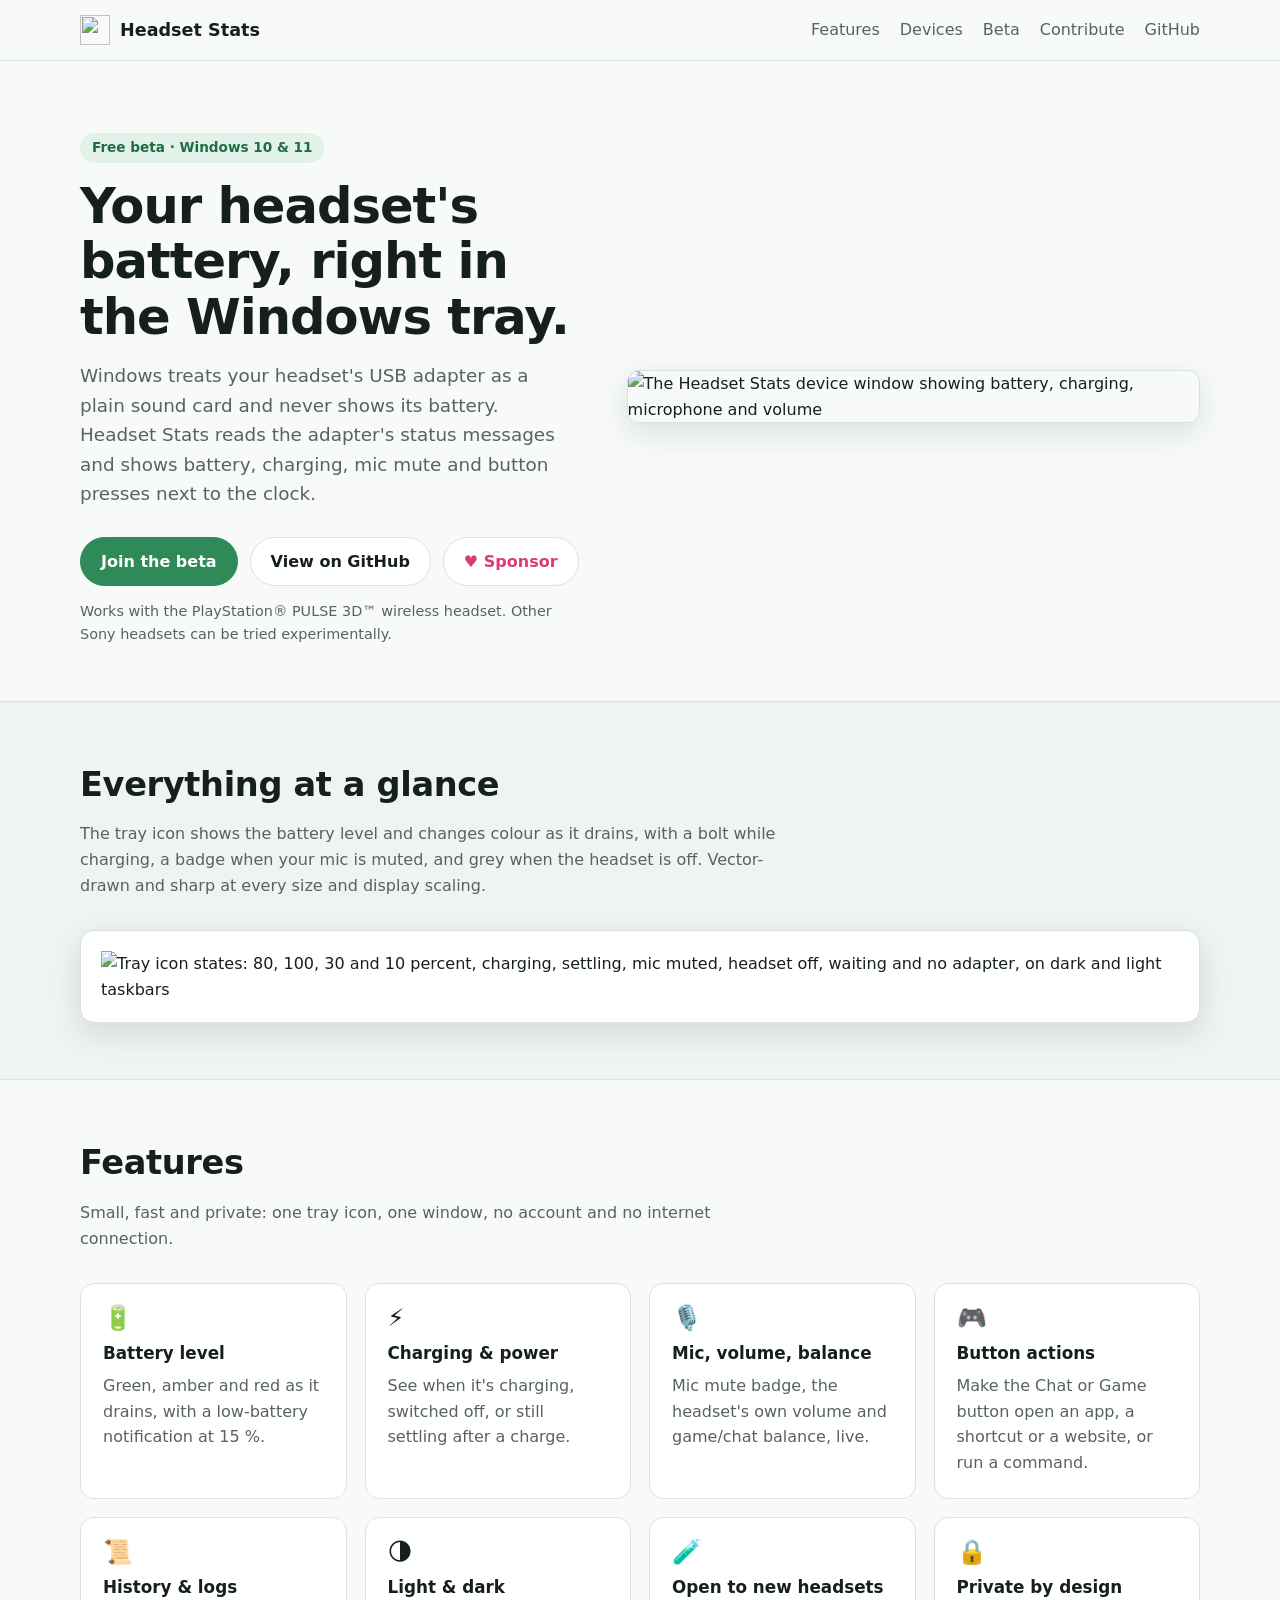
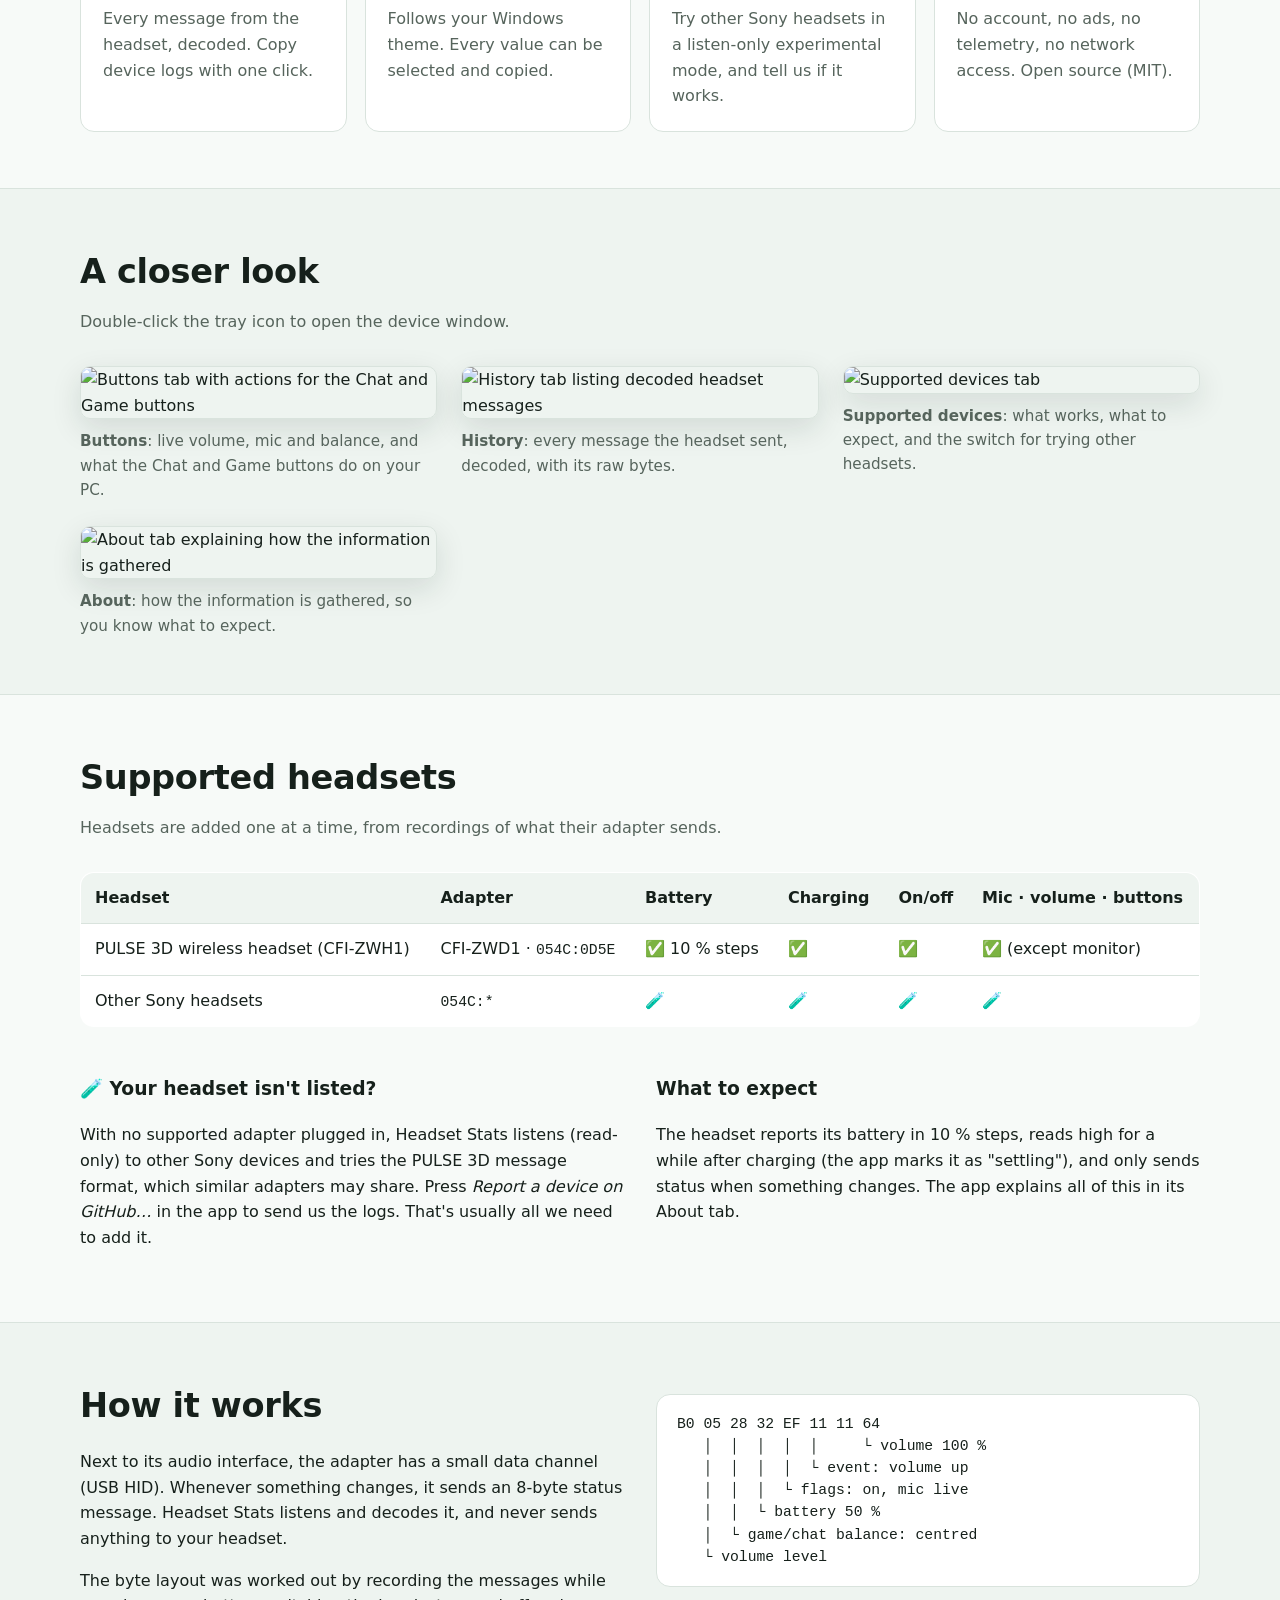
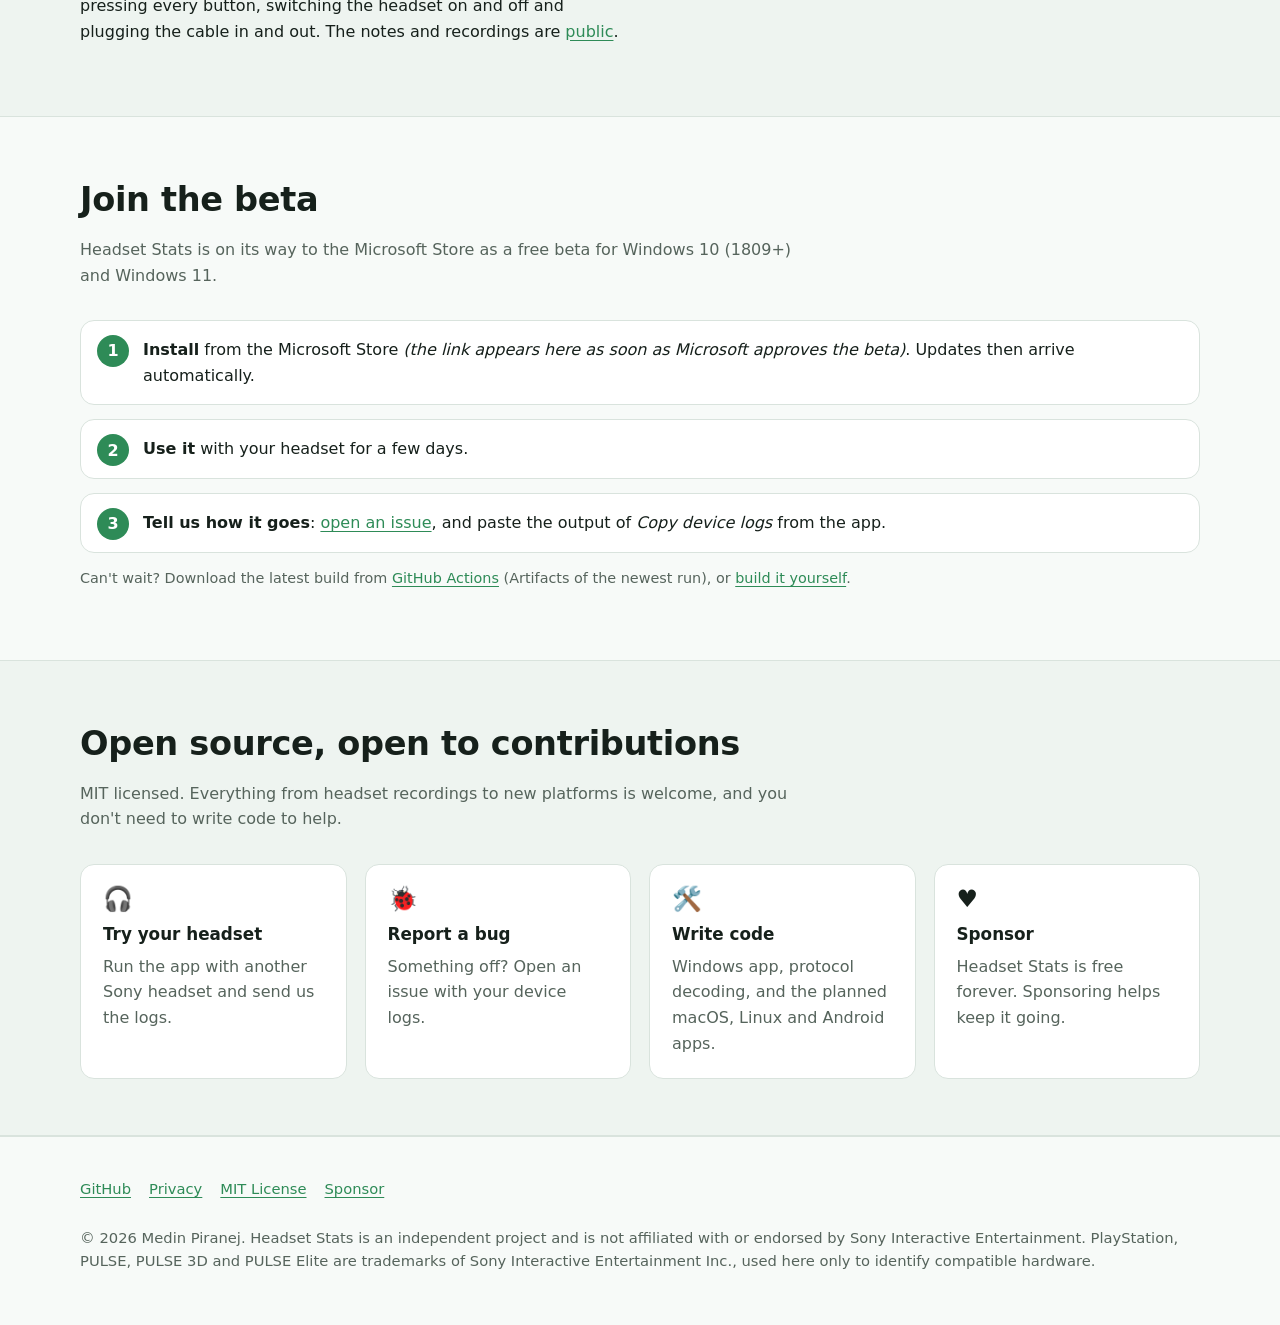
==== site/index.html @ 779b4d0f "Microsoft Store beta packaging, website, README refresh - MSIX: packaging/AppxManifest.xml (full tru" ====
<!doctype html>
<html lang="en">
<head>
  <meta charset="utf-8">
  <meta name="viewport" content="width=device-width, initial-scale=1">
  <title>Headset Stats: headset battery in your Windows tray</title>
  <meta name="description" content="Free, open-source Windows tray app that shows your wireless headset's battery, charging, mic mute and button status. Works with the PlayStation PULSE 3D wireless headset.">
  <meta property="og:title" content="Headset Stats">
  <meta property="og:description" content="Your wireless headset's battery, charging and mic status in the Windows system tray. Free and open source.">
  <meta property="og:image" content="img/store-device-dark.png">
  <link rel="icon" href="img/favicon.png">
  <link rel="stylesheet" href="style.css">
</head>
<body>
  <header class="site-header">
    <div class="wrap">
      <a class="brand" href="./"><img src="img/logo.png" alt="">Headset Stats</a>
      <nav class="nav">
        <a href="#features">Features</a>
        <a href="#devices">Devices</a>
        <a href="#beta">Beta</a>
        <a href="#contribute">Contribute</a>
        <a href="https://github.com/medinpiranej/headset-stats">GitHub</a>
      </nav>
    </div>
  </header>

  <main>
    <section class="hero">
      <div class="wrap">
        <div>
          <span class="badge">Free beta · Windows 10 &amp; 11</span>
          <h1>Your headset's battery, right in the Windows tray.</h1>
          <p class="lead">
            Windows treats your headset's USB adapter as a plain sound card and never shows its battery.
            Headset Stats reads the adapter's status messages and shows battery, charging, mic mute and
            button presses next to the clock.
          </p>
          <div class="buttons">
            <a class="btn primary" href="#beta">Join the beta</a>
            <a class="btn" href="https://github.com/medinpiranej/headset-stats">View on GitHub</a>
            <a class="btn sponsor" href="https://github.com/sponsors/medinpiranej">♥ Sponsor</a>
          </div>
          <p class="note">Works with the PlayStation® PULSE 3D™ wireless headset. Other Sony headsets can be tried experimentally.</p>
        </div>
        <picture>
          <source media="(prefers-color-scheme: dark)" srcset="img/window-device-dark.png">
          <img class="hero-shot" src="img/window-device-light.png" alt="The Headset Stats device window showing battery, charging, microphone and volume">
        </picture>
      </div>
    </section>

    <section class="alt" id="tray">
      <div class="wrap">
        <h2>Everything at a glance</h2>
        <p class="section-lead">
          The tray icon shows the battery level and changes colour as it drains, with a bolt while charging,
          a badge when your mic is muted, and grey when the headset is off. Vector-drawn and sharp at every
          size and display scaling.
        </p>
        <div class="tray"><img src="img/tray-icons.png" alt="Tray icon states: 80, 100, 30 and 10 percent, charging, settling, mic muted, headset off, waiting and no adapter, on dark and light taskbars"></div>
      </div>
    </section>

    <section id="features">
      <div class="wrap">
        <h2>Features</h2>
        <p class="section-lead">Small, fast and private: one tray icon, one window, no account and no internet connection.</p>
        <div class="grid">
          <div class="card"><div class="icon">🔋</div><h3>Battery level</h3><p>Green, amber and red as it drains, with a low-battery notification at 15 %.</p></div>
          <div class="card"><div class="icon">⚡</div><h3>Charging &amp; power</h3><p>See when it's charging, switched off, or still settling after a charge.</p></div>
          <div class="card"><div class="icon">🎙️</div><h3>Mic, volume, balance</h3><p>Mic mute badge, the headset's own volume and game/chat balance, live.</p></div>
          <div class="card"><div class="icon">🎮</div><h3>Button actions</h3><p>Make the Chat or Game button open an app, a shortcut or a website, or run a command.</p></div>
          <div class="card"><div class="icon">📜</div><h3>History &amp; logs</h3><p>Every message from the headset, decoded. Copy device logs with one click.</p></div>
          <div class="card"><div class="icon">🌗</div><h3>Light &amp; dark</h3><p>Follows your Windows theme. Every value can be selected and copied.</p></div>
          <div class="card"><div class="icon">🧪</div><h3>Open to new headsets</h3><p>Try other Sony headsets in a listen-only experimental mode, and tell us if it works.</p></div>
          <div class="card"><div class="icon">🔒</div><h3>Private by design</h3><p>No account, no ads, no telemetry, no network access. Open source (MIT).</p></div>
        </div>
      </div>
    </section>

    <section class="alt" id="screenshots">
      <div class="wrap">
        <h2>A closer look</h2>
        <p class="section-lead">Double-click the tray icon to open the device window.</p>
        <div class="gallery">
          <figure>
            <picture>
              <source media="(prefers-color-scheme: dark)" srcset="img/window-buttons-dark.png">
              <img src="img/window-buttons-light.png" alt="Buttons tab with actions for the Chat and Game buttons" loading="lazy">
            </picture>
            <figcaption><strong>Buttons</strong>: live volume, mic and balance, and what the Chat and Game buttons do on your PC.</figcaption>
          </figure>
          <figure>
            <picture>
              <source media="(prefers-color-scheme: dark)" srcset="img/window-history-dark.png">
              <img src="img/window-history-light.png" alt="History tab listing decoded headset messages" loading="lazy">
            </picture>
            <figcaption><strong>History</strong>: every message the headset sent, decoded, with its raw bytes.</figcaption>
          </figure>
          <figure>
            <picture>
              <source media="(prefers-color-scheme: dark)" srcset="img/window-supporteddevices-dark.png">
              <img src="img/window-supporteddevices-light.png" alt="Supported devices tab" loading="lazy">
            </picture>
            <figcaption><strong>Supported devices</strong>: what works, what to expect, and the switch for trying other headsets.</figcaption>
          </figure>
          <figure>
            <picture>
              <source media="(prefers-color-scheme: dark)" srcset="img/window-about-dark.png">
              <img src="img/window-about-light.png" alt="About tab explaining how the information is gathered" loading="lazy">
            </picture>
            <figcaption><strong>About</strong>: how the information is gathered, so you know what to expect.</figcaption>
          </figure>
        </div>
      </div>
    </section>

    <section id="devices">
      <div class="wrap">
        <h2>Supported headsets</h2>
        <p class="section-lead">Headsets are added one at a time, from recordings of what their adapter sends.</p>
        <div class="table-scroll">
          <table>
            <thead><tr><th>Headset</th><th>Adapter</th><th>Battery</th><th>Charging</th><th>On/off</th><th>Mic · volume · buttons</th></tr></thead>
            <tbody>
              <tr><td>PULSE 3D wireless headset (CFI-ZWH1)</td><td>CFI-ZWD1 · <code>054C:0D5E</code></td><td>✅ 10 % steps</td><td>✅</td><td>✅</td><td>✅ (except monitor)</td></tr>
              <tr><td>Other Sony headsets</td><td><code>054C:*</code></td><td>🧪</td><td>🧪</td><td>🧪</td><td>🧪</td></tr>
            </tbody>
          </table>
        </div>
        <div class="two-col" style="margin-top:28px">
          <div>
            <h3>🧪 Your headset isn't listed?</h3>
            <p>With no supported adapter plugged in, Headset Stats listens (read-only) to other Sony devices and tries the
            PULSE 3D message format, which similar adapters may share. Press <em>Report a device on GitHub…</em> in the app
            to send us the logs. That's usually all we need to add it.</p>
          </div>
          <div>
            <h3>What to expect</h3>
            <p>The headset reports its battery in 10 % steps, reads high for a while after charging (the app marks it as
            "settling"), and only sends status when something changes. The app explains all of this in its About tab.</p>
          </div>
        </div>
      </div>
    </section>

    <section class="alt" id="how">
      <div class="wrap two-col">
        <div>
          <h2>How it works</h2>
          <p>Next to its audio interface, the adapter has a small data channel (USB HID). Whenever something changes, it
          sends an 8-byte status message. Headset Stats listens and decodes it, and never sends anything to your headset.</p>
          <p>The byte layout was worked out by recording the messages while pressing every button, switching the headset
          on and off and plugging the cable in and out. The notes and recordings are
          <a href="https://github.com/medinpiranej/headset-stats/blob/main/docs/PROTOCOL.md">public</a>.</p>
        </div>
<pre>B0 05 28 32 EF 11 11 64
   │  │  │  │  │     └ volume 100 %
   │  │  │  │  └ event: volume up
   │  │  │  └ flags: on, mic live
   │  │  └ battery 50 %
   │  └ game/chat balance: centred
   └ volume level</pre>
      </div>
    </section>

    <section id="beta">
      <div class="wrap">
        <h2>Join the beta</h2>
        <p class="section-lead">Headset Stats is on its way to the Microsoft Store as a free beta for Windows 10 (1809+) and Windows 11.</p>
        <ol class="steps">
          <li><strong>Install</strong> from the Microsoft Store <em>(the link appears here as soon as Microsoft approves the beta)</em>. Updates then arrive automatically.</li>
          <li><strong>Use it</strong> with your headset for a few days.</li>
          <li><strong>Tell us how it goes</strong>: <a href="https://github.com/medinpiranej/headset-stats/issues/new/choose">open an issue</a>, and paste the output of <em>Copy device logs</em> from the app.</li>
        </ol>
        <p class="note">Can't wait? Download the latest build from
          <a href="https://github.com/medinpiranej/headset-stats/actions">GitHub Actions</a> (Artifacts of the newest run),
          or <a href="https://github.com/medinpiranej/headset-stats/blob/main/windows/README.md#build-locally">build it yourself</a>.</p>
      </div>
    </section>

    <section class="alt" id="contribute">
      <div class="wrap">
        <h2>Open source, open to contributions</h2>
        <p class="section-lead">MIT licensed. Everything from headset recordings to new platforms is welcome, and you don't need to write code to help.</p>
        <div class="grid">
          <a class="card" style="text-decoration:none;color:inherit" href="https://github.com/medinpiranej/headset-stats/blob/main/CONTRIBUTING.md#try-the-app-with-your-headset-no-coding-needed">
            <div class="icon">🎧</div><h3>Try your headset</h3><p>Run the app with another Sony headset and send us the logs.</p></a>
          <a class="card" style="text-decoration:none;color:inherit" href="https://github.com/medinpiranej/headset-stats/issues/new/choose">
            <div class="icon">🐞</div><h3>Report a bug</h3><p>Something off? Open an issue with your device logs.</p></a>
          <a class="card" style="text-decoration:none;color:inherit" href="https://github.com/medinpiranej/headset-stats/blob/main/CONTRIBUTING.md">
            <div class="icon">🛠️</div><h3>Write code</h3><p>Windows app, protocol decoding, and the planned macOS, Linux and Android apps.</p></a>
          <a class="card" style="text-decoration:none;color:inherit" href="https://github.com/sponsors/medinpiranej">
            <div class="icon">♥</div><h3>Sponsor</h3><p>Headset Stats is free forever. Sponsoring helps keep it going.</p></a>
        </div>
      </div>
    </section>
  </main>

  <footer class="site-footer">
    <div class="wrap">
      <nav>
        <a href="https://github.com/medinpiranej/headset-stats">GitHub</a>
        <a href="privacy.html">Privacy</a>
        <a href="https://github.com/medinpiranej/headset-stats/blob/main/LICENSE">MIT License</a>
        <a href="https://github.com/sponsors/medinpiranej">Sponsor</a>
      </nav>
      <p>© 2026 Medin Piranej. Headset Stats is an independent project and is not affiliated with or endorsed by Sony
      Interactive Entertainment. PlayStation, PULSE, PULSE 3D and PULSE Elite are trademarks of Sony Interactive
      Entertainment Inc., used here only to identify compatible hardware.</p>
    </div>
  </footer>
</body>
</html>
---- site/style.css ----
/* Headset Stats website. Light and dark follow the visitor's system setting. */
:root {
  --bg: #f7faf8;
  --surface: #ffffff;
  --surface-2: #eef4f0;
  --text: #16201b;
  --muted: #56645c;
  --border: #d9e3dd;
  --accent: #2e8b57;
  --accent-strong: #1f6e43;
  --accent-soft: #e2f2e8;
  --amber: #c78a00;
  --red: #d32f2f;
  --shadow: 0 10px 30px rgba(20, 40, 30, 0.12);
  --radius: 14px;
  color-scheme: light;
}

@media (prefers-color-scheme: dark) {
  :root {
    --bg: #0f1412;
    --surface: #161d1a;
    --surface-2: #1c2521;
    --text: #e8efeb;
    --muted: #9aaba2;
    --border: #2a3530;
    --accent: #52b883;
    --accent-strong: #7cd6a4;
    --accent-soft: #1d3228;
    --shadow: 0 10px 30px rgba(0, 0, 0, 0.45);
    color-scheme: dark;
  }
}

* { box-sizing: border-box; }

html { scroll-behavior: smooth; }

body {
  margin: 0;
  background: var(--bg);
  color: var(--text);
  font: 16px/1.6 "Segoe UI", system-ui, -apple-system, Roboto, "Helvetica Neue", Arial, sans-serif;
}

a { color: var(--accent); text-underline-offset: 3px; }
a:hover { color: var(--accent-strong); }

img { max-width: 100%; height: auto; display: block; }

code, pre { font-family: "Cascadia Code", Consolas, "SFMono-Regular", Menlo, monospace; font-size: 0.92em; }

.wrap { width: min(1120px, 100% - 32px); margin-inline: auto; }

/* Header */
.site-header {
  position: sticky; top: 0; z-index: 10;
  background: color-mix(in srgb, var(--bg) 88%, transparent);
  backdrop-filter: blur(10px);
  border-bottom: 1px solid var(--border);
}
.site-header .wrap { display: flex; align-items: center; gap: 24px; min-height: 60px; }
.brand { display: flex; align-items: center; gap: 10px; font-weight: 700; color: var(--text); text-decoration: none; font-size: 1.1rem; }
.brand img { width: 30px; height: 30px; }
.nav { display: flex; gap: 20px; margin-left: auto; flex-wrap: wrap; }
.nav a { color: var(--muted); text-decoration: none; font-weight: 500; }
.nav a:hover { color: var(--text); }

/* Buttons */
.buttons { display: flex; flex-wrap: wrap; gap: 12px; }
.btn {
  display: inline-flex; align-items: center; gap: 8px;
  padding: 11px 20px; border-radius: 999px; font-weight: 600; text-decoration: none;
  border: 1px solid var(--border); background: var(--surface); color: var(--text);
}
.btn:hover { border-color: var(--accent); color: var(--text); }
.btn.primary { background: var(--accent); border-color: var(--accent); color: #fff; }
.btn.primary:hover { background: var(--accent-strong); border-color: var(--accent-strong); color: #fff; }
.btn.sponsor { color: #db3a7a; }

/* Hero */
.hero { padding: 72px 0 40px; }
.hero .wrap { display: grid; grid-template-columns: 1fr 1.15fr; gap: 48px; align-items: center; }
.badge {
  display: inline-block; padding: 4px 12px; border-radius: 999px;
  background: var(--accent-soft); color: var(--accent-strong); font-weight: 600; font-size: 0.85rem;
}
h1 { font-size: clamp(2rem, 4.2vw, 3.1rem); line-height: 1.12; margin: 16px 0; letter-spacing: -0.02em; }
.lead { font-size: 1.15rem; color: var(--muted); margin: 0 0 28px; }
.hero-shot { border-radius: 12px; box-shadow: var(--shadow); border: 1px solid var(--border); }
.note { color: var(--muted); font-size: 0.9rem; margin-top: 14px; }

/* Sections */
section { padding: 56px 0; }
section.alt { background: var(--surface-2); border-block: 1px solid var(--border); }
h2 { font-size: clamp(1.5rem, 3vw, 2.1rem); margin: 0 0 10px; letter-spacing: -0.01em; }
.section-lead { color: var(--muted); margin: 0 0 32px; max-width: 70ch; }

.tray { background: var(--surface); border: 1px solid var(--border); border-radius: var(--radius); padding: 20px; box-shadow: var(--shadow); }
.tray img { image-rendering: pixelated; margin-inline: auto; }

.grid { display: grid; gap: 18px; grid-template-columns: repeat(auto-fill, minmax(240px, 1fr)); }
.card { background: var(--surface); border: 1px solid var(--border); border-radius: var(--radius); padding: 22px; }
.card h3 { margin: 0 0 6px; font-size: 1.05rem; }
.card p { margin: 0; color: var(--muted); }
.card .icon { font-size: 1.5rem; line-height: 1; margin-bottom: 10px; }

.gallery { display: grid; gap: 24px; grid-template-columns: repeat(auto-fit, minmax(320px, 1fr)); }
.gallery figure { margin: 0; }
.gallery img { border-radius: 10px; border: 1px solid var(--border); box-shadow: var(--shadow); }
.gallery figcaption { color: var(--muted); margin-top: 10px; font-size: 0.95rem; }

table { width: 100%; border-collapse: collapse; background: var(--surface); border-radius: var(--radius); overflow: hidden; border: 1px solid var(--border); }
th, td { text-align: left; padding: 12px 14px; border-bottom: 1px solid var(--border); vertical-align: top; }
th { background: var(--surface-2); font-weight: 600; }
tr:last-child td { border-bottom: 0; }
.table-scroll { overflow-x: auto; }

pre {
  background: var(--surface); border: 1px solid var(--border); border-radius: var(--radius);
  padding: 18px 20px; overflow-x: auto; line-height: 1.5;
}

.steps { counter-reset: step; list-style: none; padding: 0; margin: 0; display: grid; gap: 14px; }
.steps li { counter-increment: step; position: relative; padding: 16px 18px 16px 62px; background: var(--surface); border: 1px solid var(--border); border-radius: var(--radius); }
.steps li::before {
  content: counter(step); position: absolute; left: 16px; top: 14px;
  width: 32px; height: 32px; border-radius: 50%; background: var(--accent); color: #fff;
  display: grid; place-items: center; font-weight: 700;
}

.two-col { display: grid; grid-template-columns: 1fr 1fr; gap: 32px; align-items: start; }

/* Footer */
.site-footer { padding: 40px 0; color: var(--muted); font-size: 0.92rem; border-top: 1px solid var(--border); }
.site-footer .wrap { display: grid; gap: 10px; }
.site-footer nav { display: flex; gap: 18px; flex-wrap: wrap; }

/* Prose pages (privacy) */
.prose { max-width: 760px; padding: 48px 0 64px; }
.prose h1 { font-size: 2.2rem; }
.prose li { margin-bottom: 8px; }

@media (max-width: 860px) {
  .hero { padding-top: 40px; }
  .hero .wrap, .two-col { grid-template-columns: 1fr; }
  .nav { display: none; }
}
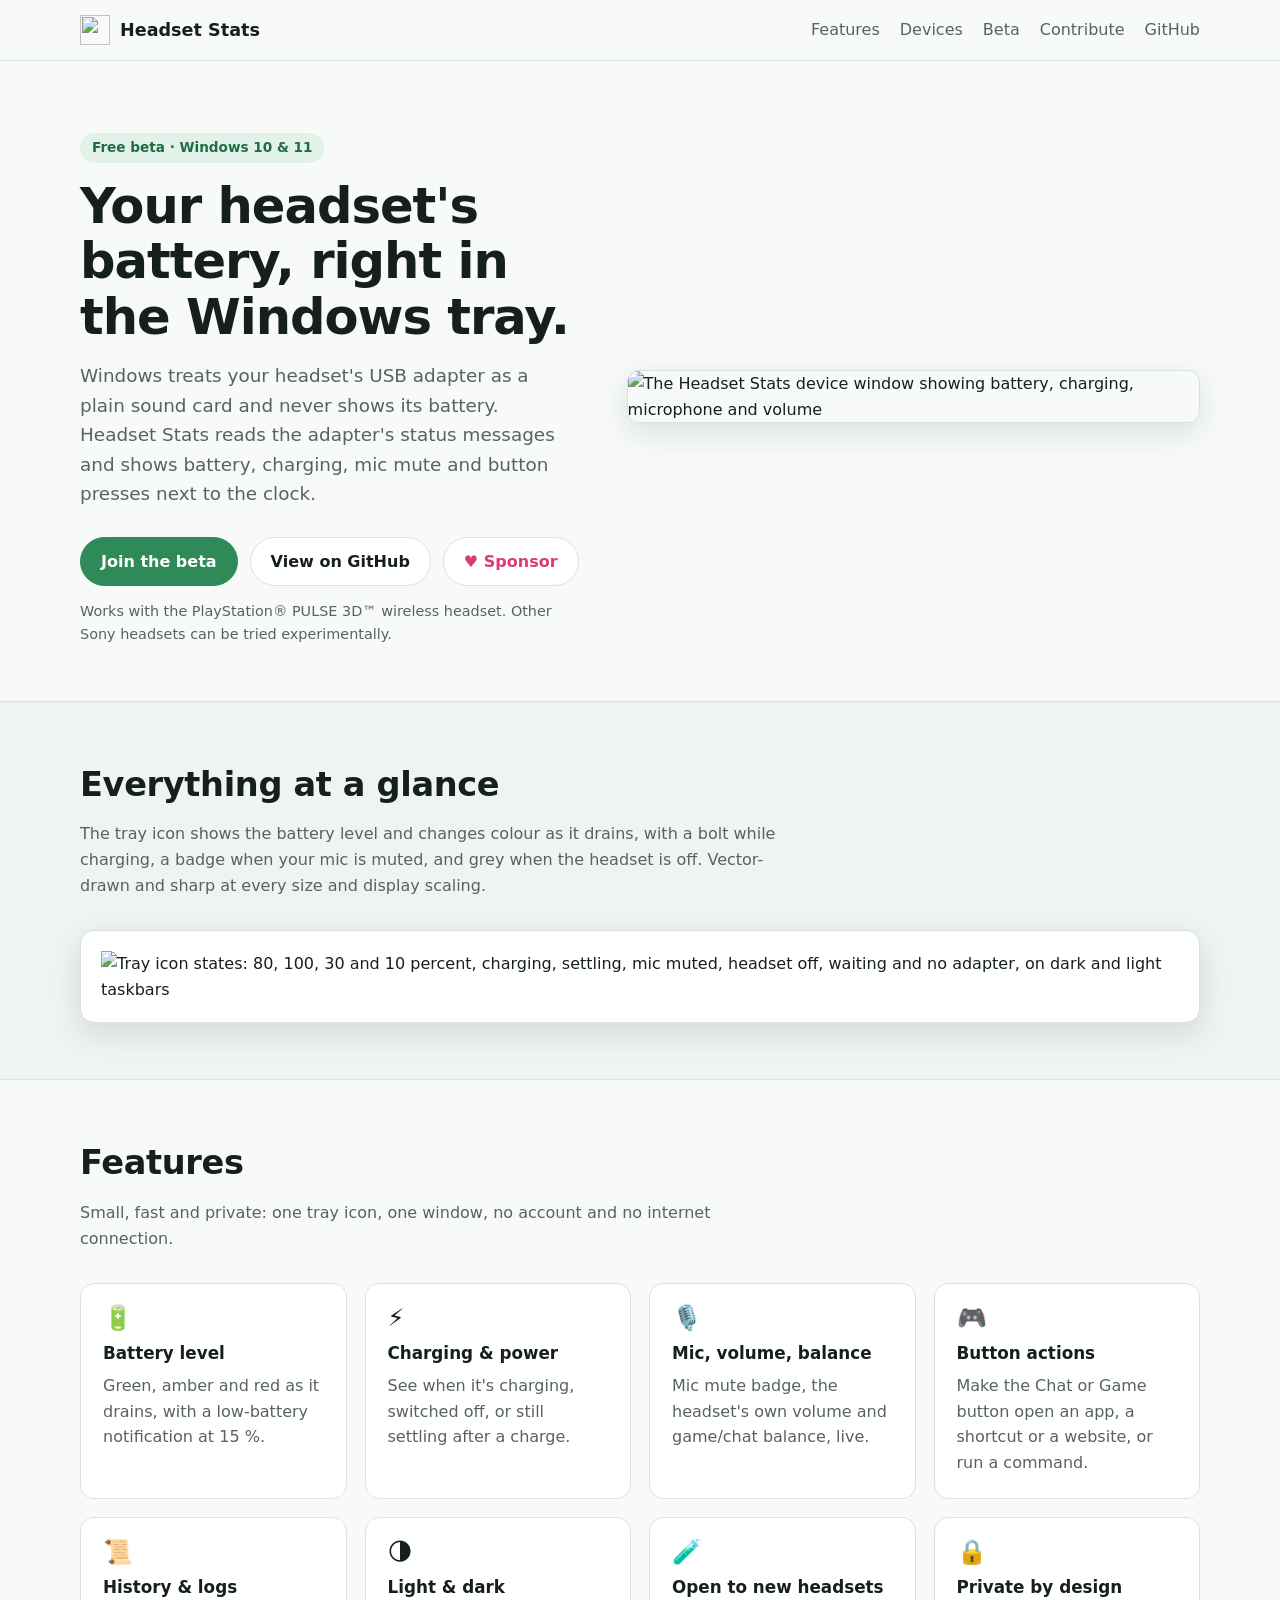
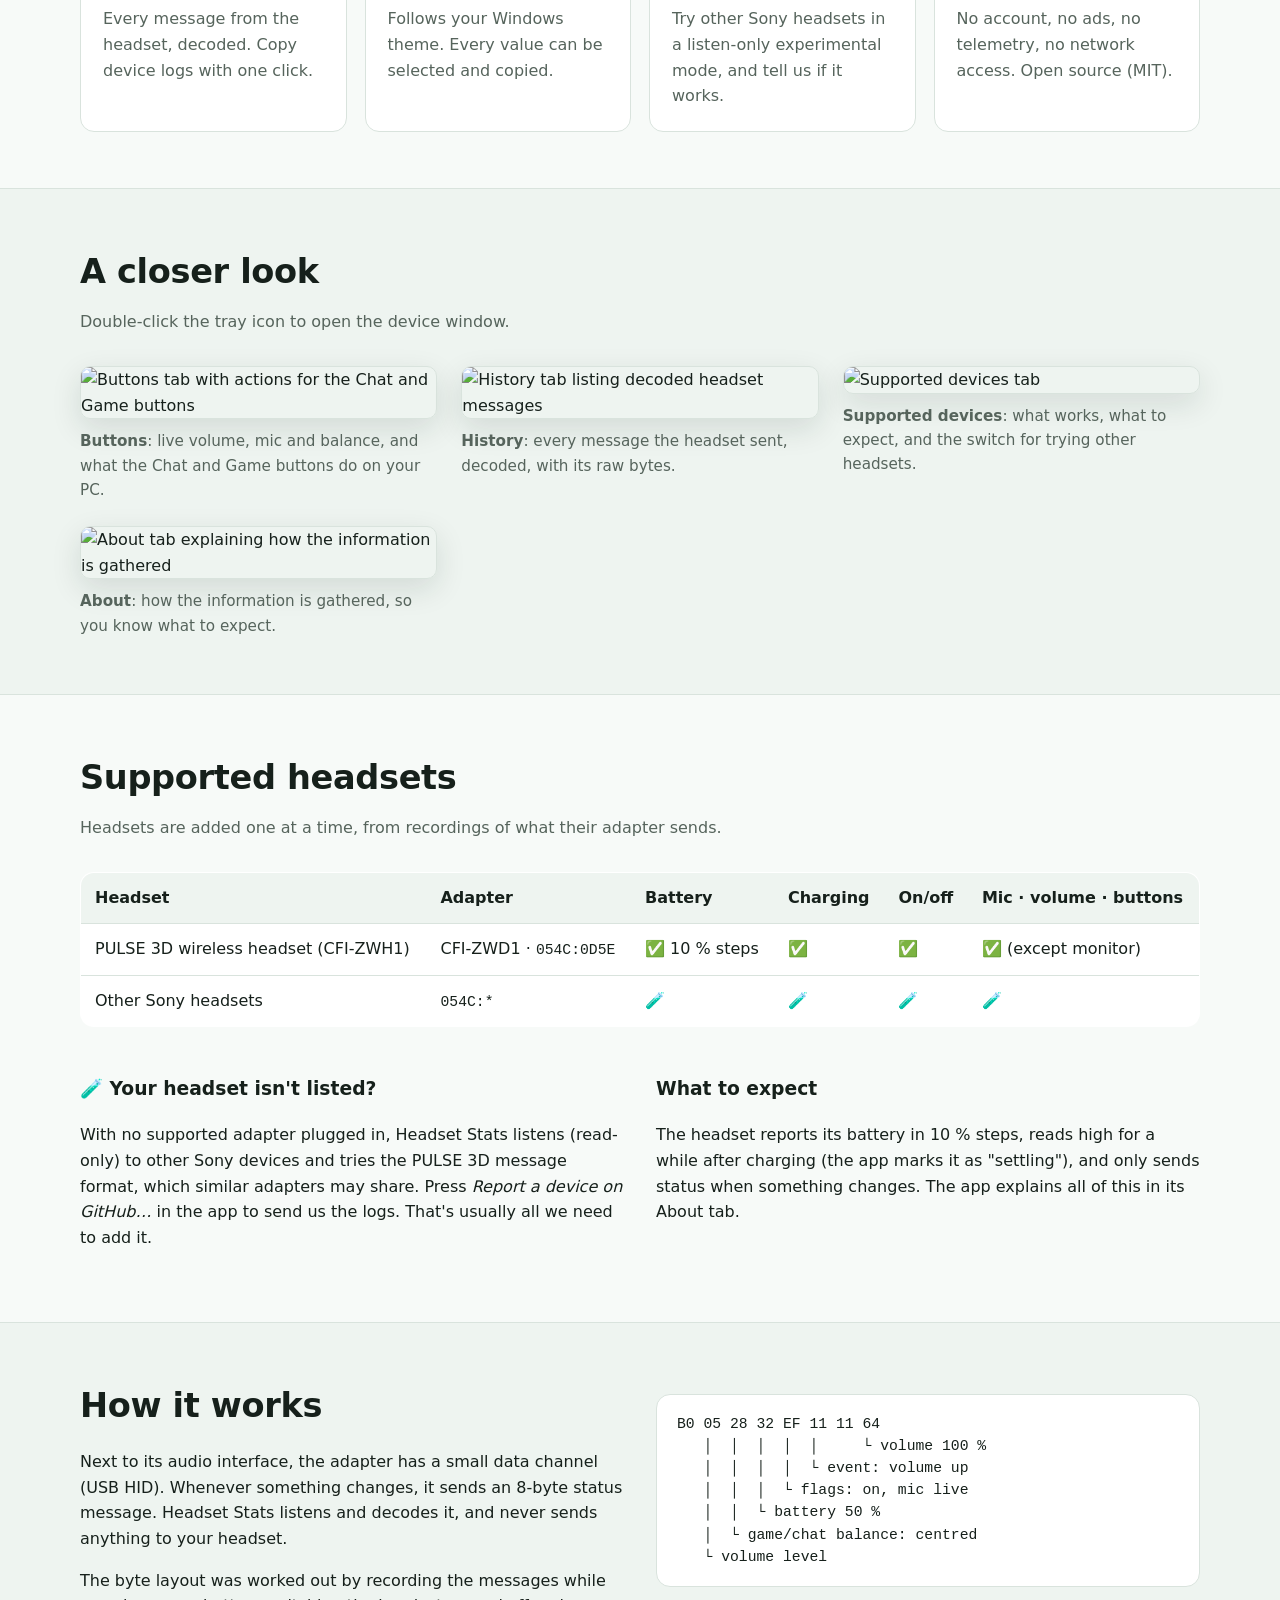
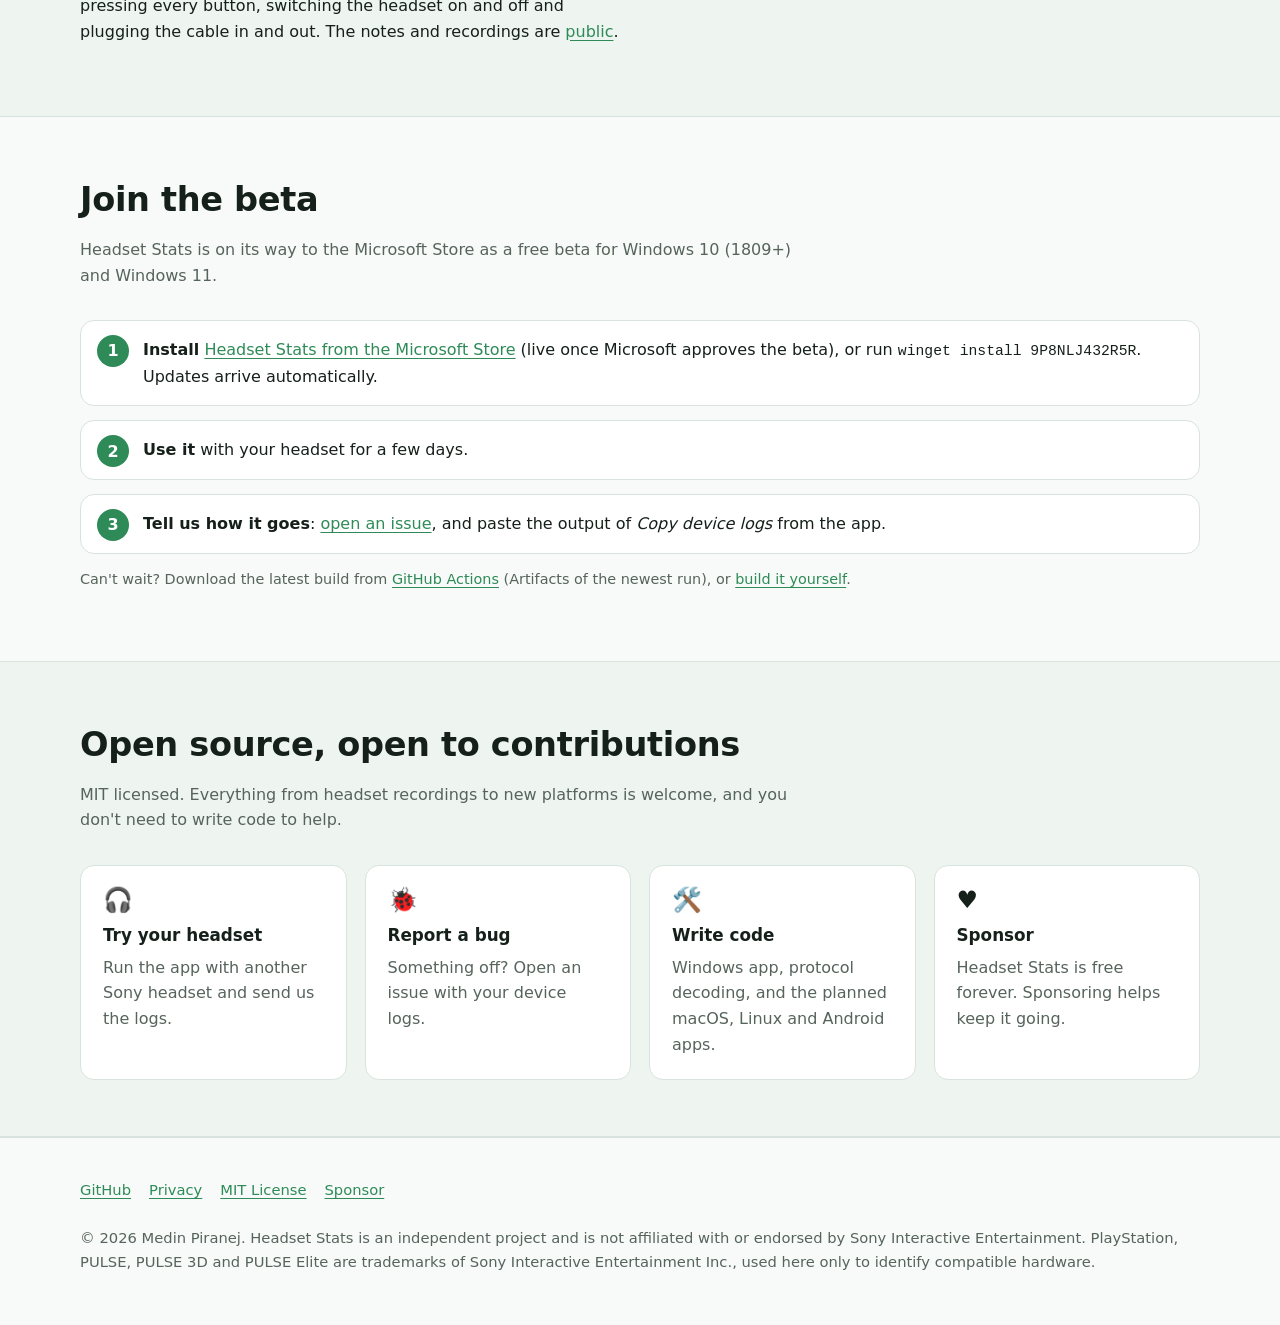
==== commit 1cba3ea9: "Store identity (MedinPiranej.HeadsetStats, Store ID 9P8NLJ432R5R) and Store links Co-Authored-By: Cl" ====
--- a/site/index.html
+++ b/site/index.html
@@ -170,7 +170,7 @@
         <h2>Join the beta</h2>
         <p class="section-lead">Headset Stats is on its way to the Microsoft Store as a free beta for Windows 10 (1809+) and Windows 11.</p>
         <ol class="steps">
-          <li><strong>Install</strong> from the Microsoft Store <em>(the link appears here as soon as Microsoft approves the beta)</em>. Updates then arrive automatically.</li>
+          <li><strong>Install</strong> <a href="https://apps.microsoft.com/detail/9P8NLJ432R5R">Headset Stats from the Microsoft Store</a> (live once Microsoft approves the beta), or run <code>winget install 9P8NLJ432R5R</code>. Updates arrive automatically.</li>
           <li><strong>Use it</strong> with your headset for a few days.</li>
           <li><strong>Tell us how it goes</strong>: <a href="https://github.com/medinpiranej/headset-stats/issues/new/choose">open an issue</a>, and paste the output of <em>Copy device logs</em> from the app.</li>
         </ol>
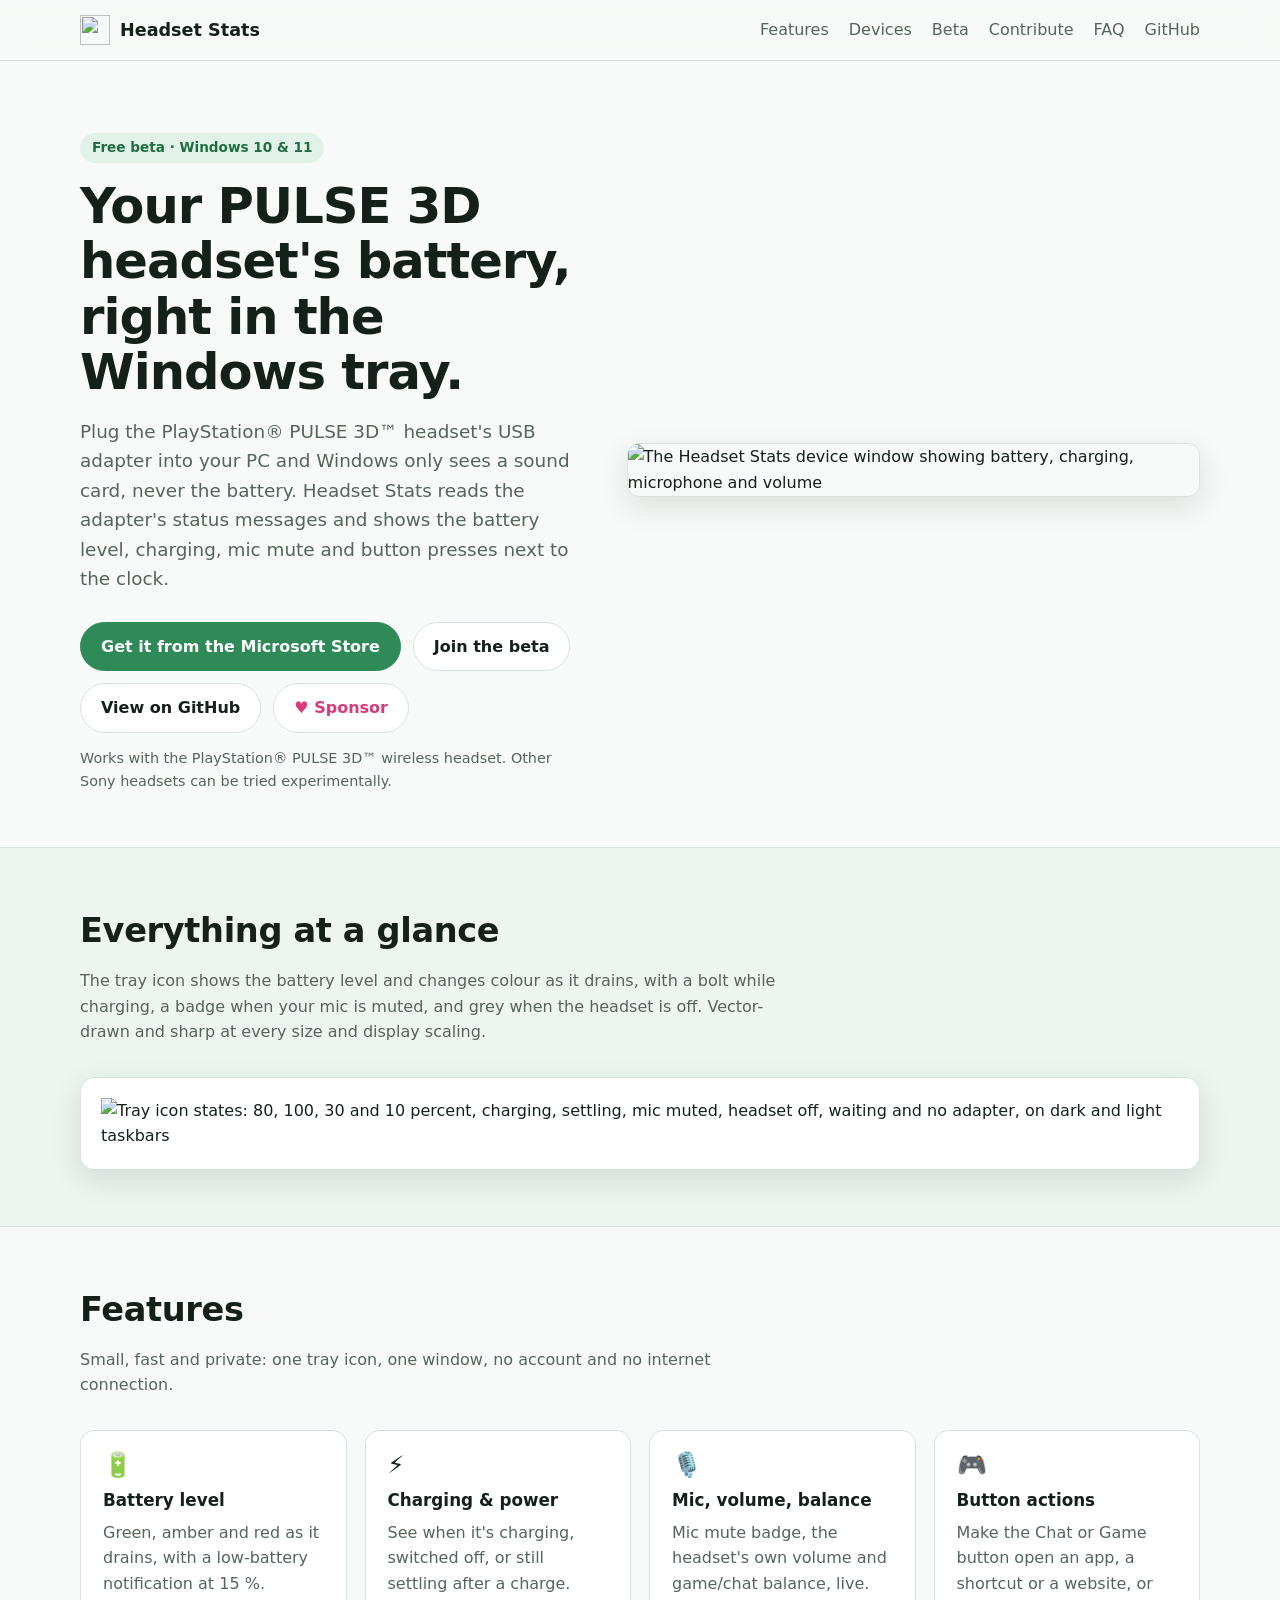
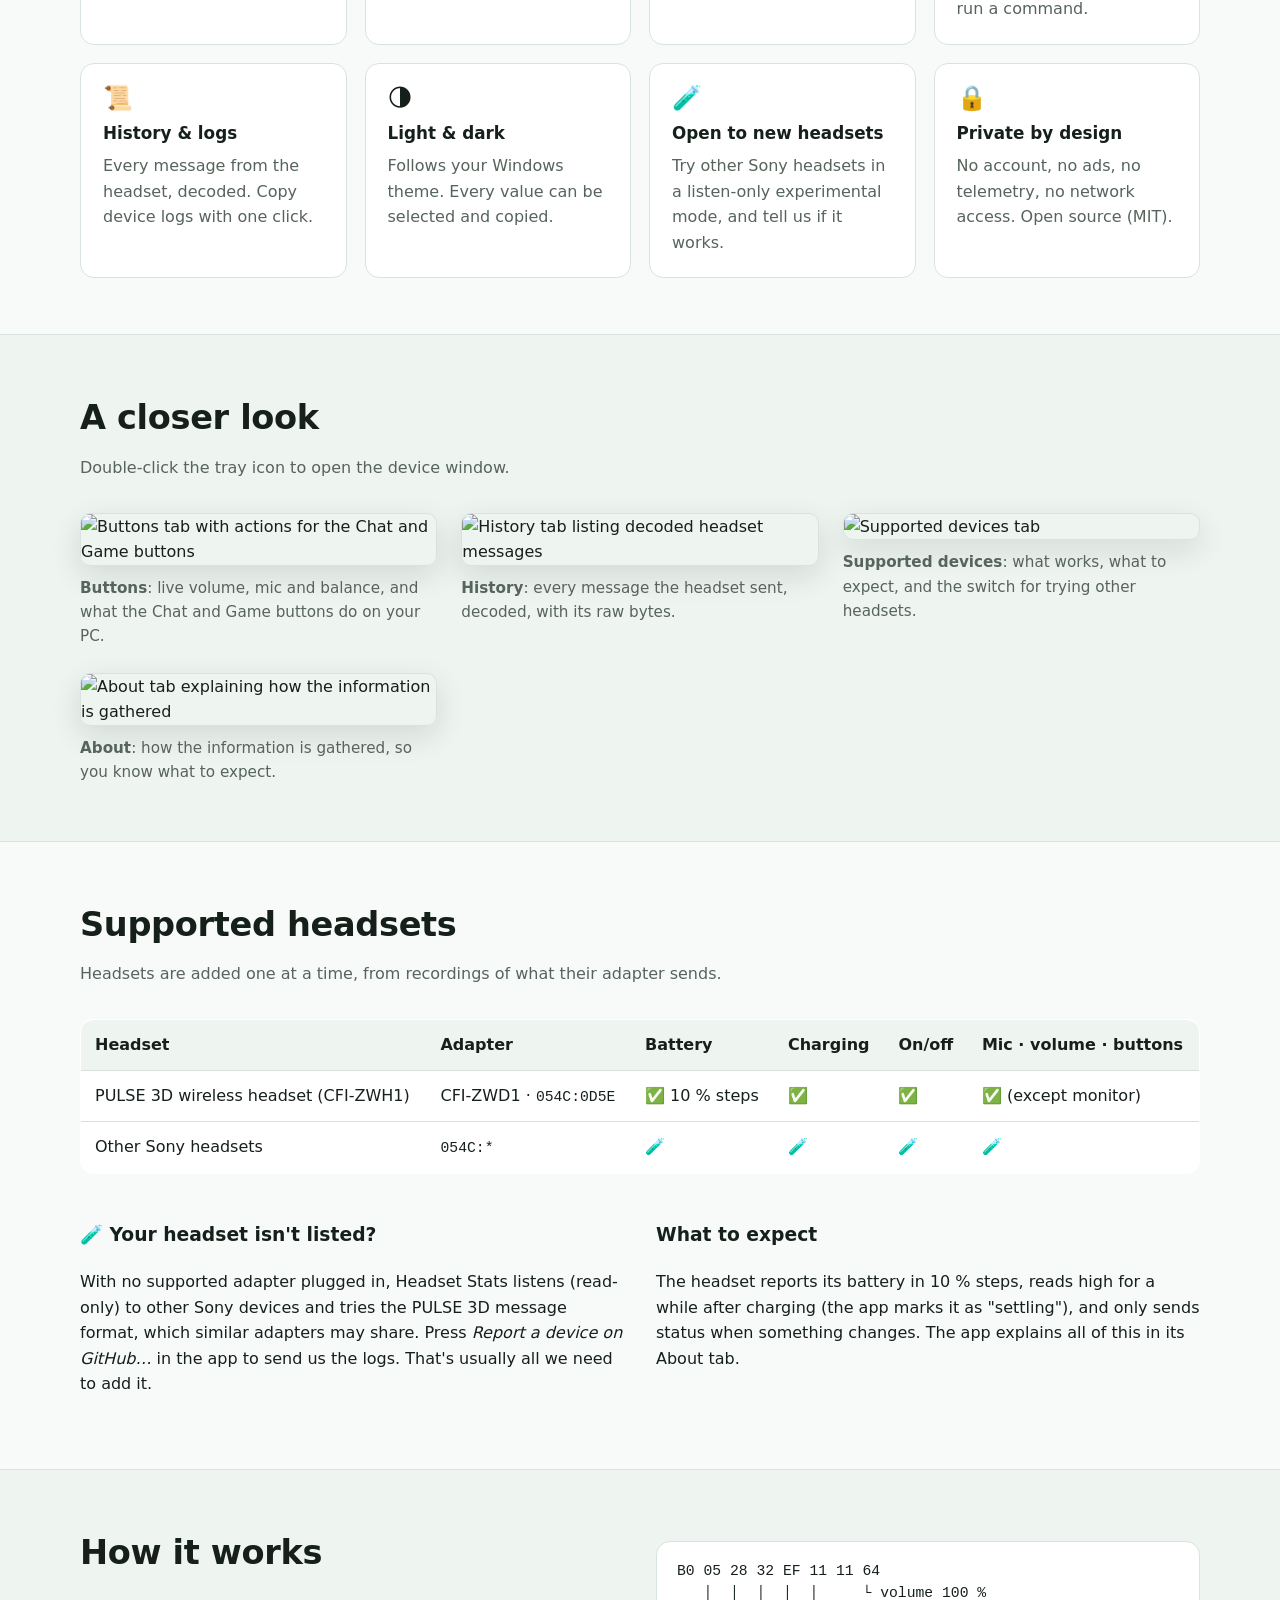
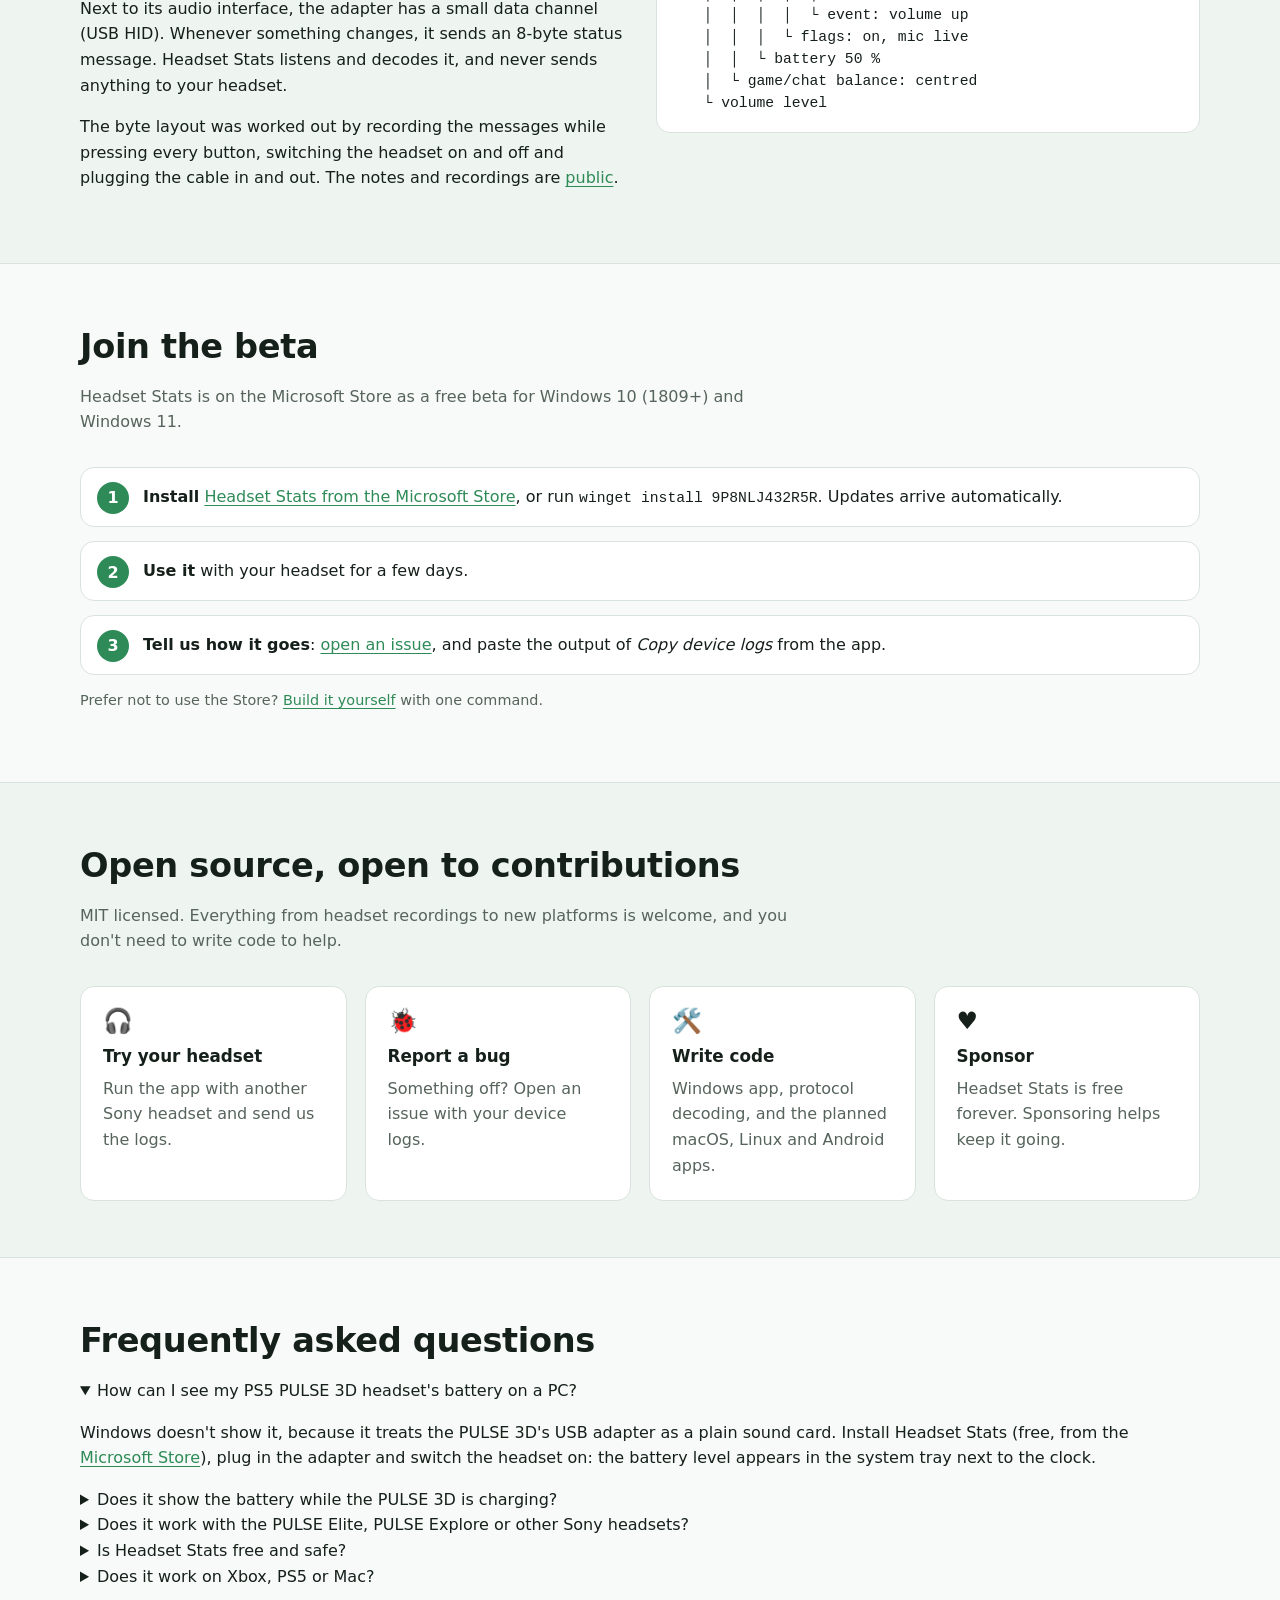
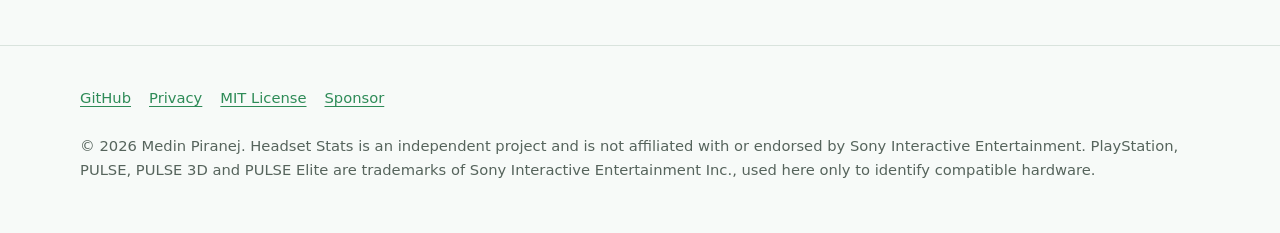
==== commit 6d418f7f: "doc + seo updates" ====
--- a/site/index.html
+++ b/site/index.html
@@ -3,13 +3,71 @@
 <head>
   <meta charset="utf-8">
   <meta name="viewport" content="width=device-width, initial-scale=1">
-  <title>Headset Stats: headset battery in your Windows tray</title>
-  <meta name="description" content="Free, open-source Windows tray app that shows your wireless headset's battery, charging, mic mute and button status. Works with the PlayStation PULSE 3D wireless headset.">
-  <meta property="og:title" content="Headset Stats">
-  <meta property="og:description" content="Your wireless headset's battery, charging and mic status in the Windows system tray. Free and open source.">
-  <meta property="og:image" content="img/store-device-dark.png">
+  <title>PS5 PULSE 3D headset battery on PC (Windows) | Headset Stats</title>
+  <meta name="description" content="See the battery level of your PS5 PULSE 3D wireless headset on a Windows PC. Headset Stats is a free, open-source tray app that shows battery, charging, mic mute and button status. Other Sony headsets can be tried experimentally.">
+  <link rel="canonical" href="https://medinpiranej.github.io/headset-stats/">
+  <meta name="robots" content="index, follow">
+  <meta name="theme-color" content="#2e8b57">
+
+  <!-- Link previews (Discord, Reddit, X, Facebook…) need absolute URLs. -->
+  <meta property="og:type" content="website">
+  <meta property="og:site_name" content="Headset Stats">
+  <meta property="og:url" content="https://medinpiranej.github.io/headset-stats/">
+  <meta property="og:title" content="Headset Stats: PULSE 3D headset battery on your Windows PC">
+  <meta property="og:description" content="Free, open-source Windows tray app that shows your PS5 PULSE 3D headset's battery, charging and mic status.">
+  <meta property="og:image" content="https://medinpiranej.github.io/headset-stats/img/store-device-dark.png">
+  <meta property="og:image:width" content="1920">
+  <meta property="og:image:height" content="1080">
+  <meta property="og:image:alt" content="Headset Stats window showing a PULSE 3D headset's battery, charging, microphone and volume">
+  <meta name="twitter:card" content="summary_large_image">
+  <meta name="twitter:title" content="Headset Stats: PULSE 3D headset battery on your Windows PC">
+  <meta name="twitter:description" content="Free, open-source Windows tray app that shows your PS5 PULSE 3D headset's battery, charging and mic status.">
+  <meta name="twitter:image" content="https://medinpiranej.github.io/headset-stats/img/store-device-dark.png">
+
   <link rel="icon" href="img/favicon.png">
+  <link rel="apple-touch-icon" href="img/logo.png">
   <link rel="stylesheet" href="style.css">
+
+  <!-- Structured data: lets search engines show the app (free, Windows, rating-free) and the FAQ. -->
+  <script type="application/ld+json">
+  {
+    "@context": "https://schema.org",
+    "@type": "SoftwareApplication",
+    "name": "Headset Stats",
+    "description": "Free, open-source Windows tray app that shows the battery level of the PlayStation PULSE 3D wireless headset, plus charging, mic mute and button status. Other Sony headsets can be tried experimentally.",
+    "applicationCategory": "UtilitiesApplication",
+    "operatingSystem": "Windows 10, Windows 11",
+    "softwareVersion": "0.2.1",
+    "url": "https://medinpiranej.github.io/headset-stats/",
+    "downloadUrl": "https://apps.microsoft.com/detail/9P8NLJ432R5R",
+    "installUrl": "https://apps.microsoft.com/detail/9P8NLJ432R5R",
+    "image": "https://medinpiranej.github.io/headset-stats/img/logo.png",
+    "screenshot": "https://medinpiranej.github.io/headset-stats/img/store-device-dark.png",
+    "isAccessibleForFree": true,
+    "offers": { "@type": "Offer", "price": "0", "priceCurrency": "USD" },
+    "license": "https://opensource.org/licenses/MIT",
+    "author": { "@type": "Person", "name": "Medin Piranej", "url": "https://github.com/medinpiranej" },
+    "sameAs": ["https://github.com/medinpiranej/headset-stats", "https://apps.microsoft.com/detail/9P8NLJ432R5R"]
+  }
+  </script>
+  <script type="application/ld+json">
+  {
+    "@context": "https://schema.org",
+    "@type": "FAQPage",
+    "mainEntity": [
+      { "@type": "Question", "name": "How can I see my PS5 PULSE 3D headset's battery on a PC?",
+        "acceptedAnswer": { "@type": "Answer", "text": "Windows doesn't show it, because it treats the PULSE 3D's USB adapter as a plain sound card. Install Headset Stats (free, from the Microsoft Store), plug in the adapter and switch the headset on: the battery level appears in the system tray next to the clock." } },
+      { "@type": "Question", "name": "Does it show the battery while the PULSE 3D is charging?",
+        "acceptedAnswer": { "@type": "Answer", "text": "While charging, the headset only reports that it is charging, so Headset Stats shows a charging icon and the last known level. Right after unplugging, the level reads too high for a while; the app marks it as settling until it is reliable." } },
+      { "@type": "Question", "name": "Does it work with the PULSE Elite, PULSE Explore or other Sony headsets?",
+        "acceptedAnswer": { "@type": "Answer", "text": "The PULSE 3D is fully supported. For the PULSE Elite and PULSE Explore, Sony's own PlayStation Link PC driver shows the battery on Windows. Other Sony headsets can be tried in Headset Stats' experimental, listen-only mode; use the app's Report a device button to tell us whether yours works." } },
+      { "@type": "Question", "name": "Is Headset Stats free and safe?",
+        "acceptedAnswer": { "@type": "Answer", "text": "Yes. It is free and open source (MIT), has no account, ads or telemetry, makes no internet connections, and only listens to the headset's adapter without sending it anything." } },
+      { "@type": "Question", "name": "Does it work on Xbox, PS5 or Mac?",
+        "acceptedAnswer": { "@type": "Answer", "text": "Headset Stats is a Windows 10 and 11 app. The PS5 shows the headset battery itself. The PULSE 3D's adapter doesn't work on Xbox. macOS, Linux and Android versions are planned." } }
+    ]
+  }
+  </script>
 </head>
 <body>
   <header class="site-header">
@@ -20,6 +78,7 @@
         <a href="#devices">Devices</a>
         <a href="#beta">Beta</a>
         <a href="#contribute">Contribute</a>
+        <a href="#faq">FAQ</a>
         <a href="https://github.com/medinpiranej/headset-stats">GitHub</a>
       </nav>
     </div>
@@ -30,14 +89,15 @@
       <div class="wrap">
         <div>
           <span class="badge">Free beta · Windows 10 &amp; 11</span>
-          <h1>Your headset's battery, right in the Windows tray.</h1>
+          <h1>Your PULSE 3D headset's battery, right in the Windows tray.</h1>
           <p class="lead">
-            Windows treats your headset's USB adapter as a plain sound card and never shows its battery.
-            Headset Stats reads the adapter's status messages and shows battery, charging, mic mute and
-            button presses next to the clock.
+            Plug the PlayStation® PULSE 3D™ headset's USB adapter into your PC and Windows only sees a sound
+            card, never the battery. Headset Stats reads the adapter's status messages and shows the battery level,
+            charging, mic mute and button presses next to the clock.
           </p>
           <div class="buttons">
-            <a class="btn primary" href="#beta">Join the beta</a>
+            <a class="btn primary" href="https://apps.microsoft.com/detail/9P8NLJ432R5R">Get it from the Microsoft Store</a>
+            <a class="btn" href="#beta">Join the beta</a>
             <a class="btn" href="https://github.com/medinpiranej/headset-stats">View on GitHub</a>
             <a class="btn sponsor" href="https://github.com/sponsors/medinpiranej">♥ Sponsor</a>
           </div>
@@ -168,15 +228,15 @@
     <section id="beta">
       <div class="wrap">
         <h2>Join the beta</h2>
-        <p class="section-lead">Headset Stats is on its way to the Microsoft Store as a free beta for Windows 10 (1809+) and Windows 11.</p>
+        <p class="section-lead">Headset Stats is on the Microsoft Store as a free beta for Windows 10 (1809+) and Windows 11.</p>
         <ol class="steps">
-          <li><strong>Install</strong> <a href="https://apps.microsoft.com/detail/9P8NLJ432R5R">Headset Stats from the Microsoft Store</a> (live once Microsoft approves the beta), or run <code>winget install 9P8NLJ432R5R</code>. Updates arrive automatically.</li>
+          <li><strong>Install</strong> <a href="https://apps.microsoft.com/detail/9P8NLJ432R5R">Headset Stats from the Microsoft Store</a>, or run <code>winget install 9P8NLJ432R5R</code>. Updates arrive automatically.</li>
           <li><strong>Use it</strong> with your headset for a few days.</li>
           <li><strong>Tell us how it goes</strong>: <a href="https://github.com/medinpiranej/headset-stats/issues/new/choose">open an issue</a>, and paste the output of <em>Copy device logs</em> from the app.</li>
         </ol>
-        <p class="note">Can't wait? Download the latest build from
-          <a href="https://github.com/medinpiranej/headset-stats/actions">GitHub Actions</a> (Artifacts of the newest run),
-          or <a href="https://github.com/medinpiranej/headset-stats/blob/main/windows/README.md#build-locally">build it yourself</a>.</p>
+        <p class="note">Prefer not to use the Store?
+          <a href="https://github.com/medinpiranej/headset-stats/blob/main/windows/README.md#build-locally">Build it yourself</a>
+          with one command.</p>
       </div>
     </section>
 
@@ -193,6 +253,42 @@
             <div class="icon">🛠️</div><h3>Write code</h3><p>Windows app, protocol decoding, and the planned macOS, Linux and Android apps.</p></a>
           <a class="card" style="text-decoration:none;color:inherit" href="https://github.com/sponsors/medinpiranej">
             <div class="icon">♥</div><h3>Sponsor</h3><p>Headset Stats is free forever. Sponsoring helps keep it going.</p></a>
+        </div>
+      </div>
+    </section>
+    <section id="faq">
+      <div class="wrap">
+        <h2>Frequently asked questions</h2>
+        <div class="faq">
+          <details open>
+            <summary>How can I see my PS5 PULSE 3D headset's battery on a PC?</summary>
+            <p>Windows doesn't show it, because it treats the PULSE 3D's USB adapter as a plain sound card. Install Headset Stats
+            (free, from the <a href="https://apps.microsoft.com/detail/9P8NLJ432R5R">Microsoft Store</a>), plug in the adapter and
+            switch the headset on: the battery level appears in the system tray next to the clock.</p>
+          </details>
+          <details>
+            <summary>Does it show the battery while the PULSE 3D is charging?</summary>
+            <p>While charging, the headset only reports that it is charging, so Headset Stats shows a ⚡ icon and the last known level.
+            Right after unplugging, the level reads too high for a while; the app marks it as "settling" until it is reliable.</p>
+          </details>
+          <details>
+            <summary>Does it work with the PULSE Elite, PULSE Explore or other Sony headsets?</summary>
+            <p>The PULSE 3D is fully supported. For the PULSE Elite and PULSE Explore, Sony's own
+            <a href="https://www.playstation.com/en-us/support/hardware/playstation-link-pc-driver/">PlayStation Link PC driver</a> shows
+            the battery on Windows. Other Sony headsets can be tried in Headset Stats' experimental, listen-only mode: use the app's
+            <em>Report a device on GitHub…</em> button to tell us whether yours works.</p>
+          </details>
+          <details>
+            <summary>Is Headset Stats free and safe?</summary>
+            <p>Yes. It is free and <a href="https://github.com/medinpiranej/headset-stats">open source</a> (MIT), has no account, ads or
+            telemetry, makes no internet connections, and only listens to the headset's adapter without sending it anything.
+            See the <a href="privacy.html">privacy policy</a>.</p>
+          </details>
+          <details>
+            <summary>Does it work on Xbox, PS5 or Mac?</summary>
+            <p>Headset Stats is a Windows 10 and 11 app. The PS5 shows the headset battery itself. The PULSE 3D's adapter doesn't work
+            on Xbox. macOS, Linux and Android versions are planned.</p>
+          </details>
         </div>
       </div>
     </section>
